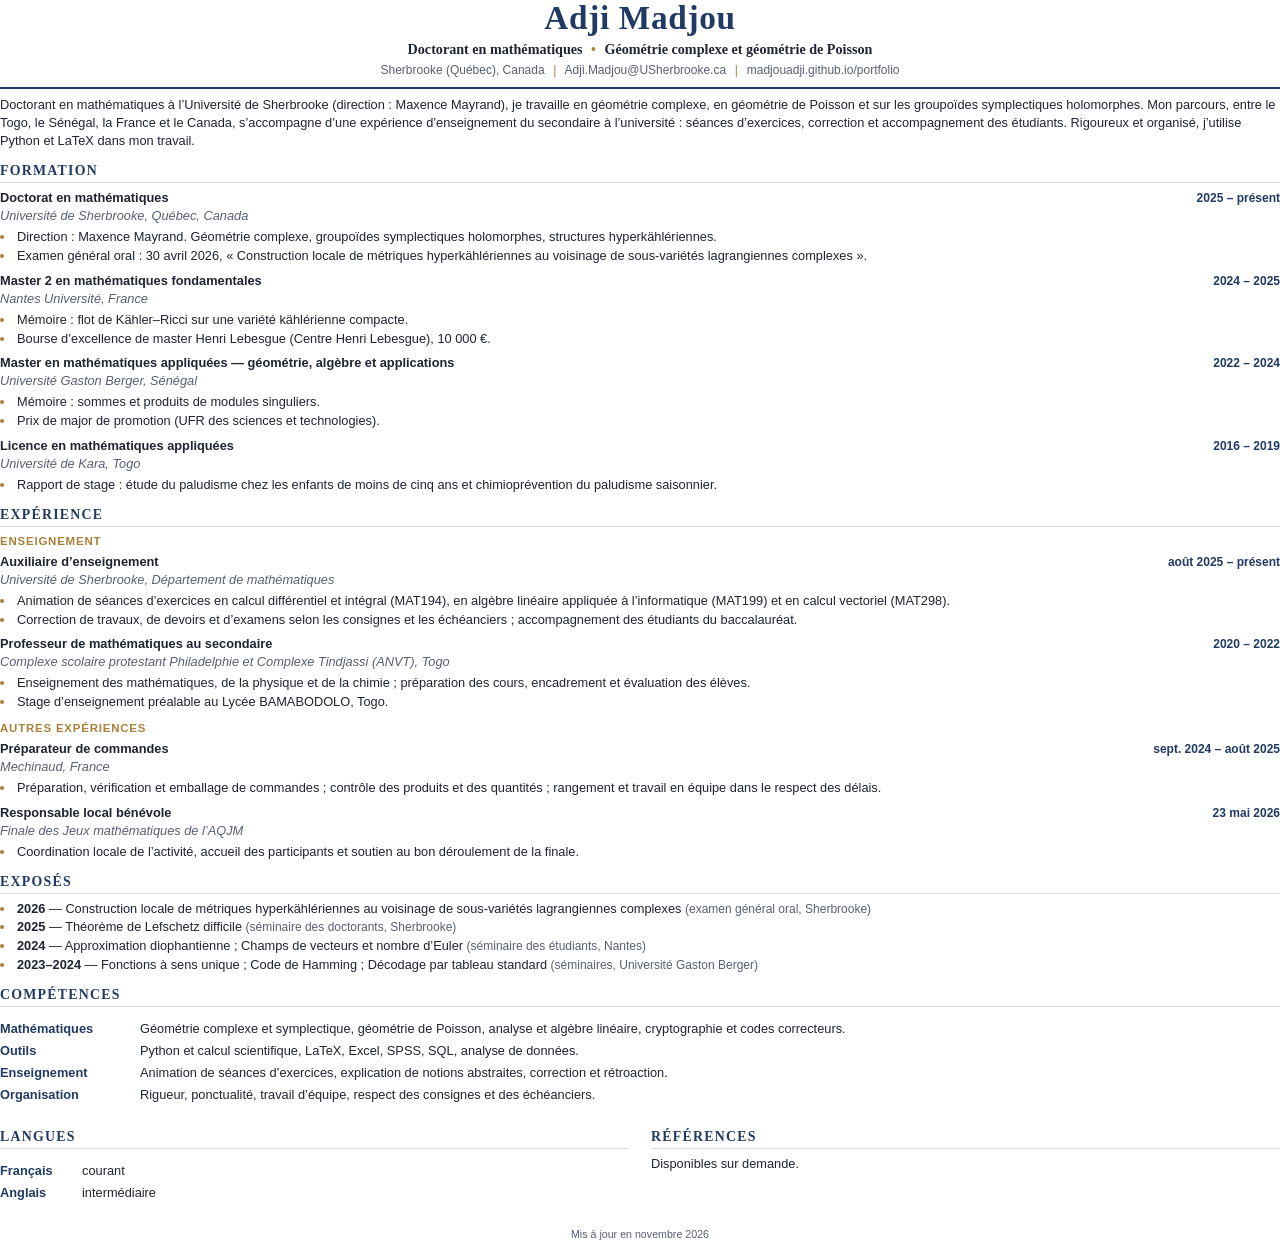
==== cv_source/cv-general.html @ 7507dce2 "Nom « Adji Madjou » partout, référencement (titre, canonique, JSON-LD, sitemap, robots) Co-Authored-" ====
<!DOCTYPE html>
<html lang="fr">
<head>
<meta charset="utf-8">
<title>CV — Adji Madjou</title>
<style>
  @page { size: Letter; margin: 0.5in 0.6in 0.5in; }
  :root { --navy:#1f3a63; --gold:#a8803a; --text:#1d2433; --muted:#566074; --line:#d9dde5; }
  * { box-sizing: border-box; }
  body { margin:0; color:var(--text); font:9.6pt/1.4 "Helvetica Neue", Arial, sans-serif; -webkit-print-color-adjust:exact; print-color-adjust:exact; }
  header { text-align:center; padding-bottom:9px; border-bottom:2px solid var(--navy); margin-bottom:2px; }
  h1 { font:700 25pt/1.1 Georgia, "Times New Roman", serif; color:var(--navy); letter-spacing:.02em; margin:0 0 4px; }
  .role { font:600 10.6pt Georgia, serif; color:var(--text); margin:0 0 4px; }
  .role span { color:var(--gold); padding:0 .35em; }
  .contact { font-size:9pt; color:var(--muted); margin:0; }
  .contact span { padding:0 .45em; color:var(--gold); }
  h2 { font:700 10.4pt Georgia, serif; color:var(--navy); text-transform:uppercase; letter-spacing:.09em; margin:13px 0 6px; padding-bottom:3px; border-bottom:1px solid var(--line); break-after:avoid; }
  .entry { margin:0 0 7px; break-inside:avoid; }
  .row { display:flex; justify-content:space-between; gap:14px; align-items:baseline; }
  .title { font-weight:700; }
  .date { white-space:nowrap; font-weight:600; font-size:9pt; color:var(--navy); }
  .place { color:var(--muted); font-style:italic; margin:0; }
  ul { margin:3px 0 0; padding-left:15px; }
  li { margin:1px 0; padding-left:2px; }
  li::marker { color:var(--gold); }
  .block { break-inside:avoid; }
  .sub { margin:9px 0 4px; font-size:8.6pt; font-weight:700; text-transform:uppercase; letter-spacing:.07em; color:var(--gold); }
  .profile { margin:7px 0 0; text-align:left; hyphens:none; }
  .grid { display:grid; grid-template-columns:128px 1fr; row-gap:4px; column-gap:12px; }
  .grid dt { font-weight:700; color:var(--navy); }
  .grid dd { margin:0; }
  .two { display:grid; grid-template-columns:1fr 1fr; gap:22px; }
  .foot { margin-top:12px; font-size:8pt; color:var(--muted); text-align:center; }
  .mem { font-size:9pt; color:var(--muted); }
</style>
</head>
<body>
<header>
  <h1>Adji Madjou</h1>
  <p class="role">Doctorant en mathématiques <span>•</span> Géométrie complexe et géométrie de Poisson</p>
  <p class="contact">Sherbrooke (Québec), Canada <span>|</span> Adji.Madjou@USherbrooke.ca <span>|</span> madjouadji.github.io/portfolio</p>
</header>

<p class="profile">Doctorant en mathématiques à l’Université de Sherbrooke (direction : Maxence Mayrand), je travaille en géométrie complexe, en géométrie de Poisson et sur les groupoïdes symplectiques holomorphes. Mon parcours, entre le Togo, le Sénégal, la France et le Canada, s’accompagne d’une expérience d’enseignement du secondaire à l’université : séances d’exercices, correction et accompagnement des étudiants. Rigoureux et organisé, j’utilise Python et LaTeX dans mon travail.</p>

<h2>Formation</h2>
<div class="entry">
  <div class="row"><span class="title">Doctorat en mathématiques</span><span class="date">2025 – présent</span></div>
  <p class="place">Université de Sherbrooke, Québec, Canada</p>
  <ul><li>Direction : Maxence Mayrand. Géométrie complexe, groupoïdes symplectiques holomorphes, structures hyperkählériennes.</li>
  <li>Examen général oral : 30 avril 2026, « Construction locale de métriques hyperkählériennes au voisinage de sous-variétés lagrangiennes complexes ».</li></ul>
</div>
<div class="entry">
  <div class="row"><span class="title">Master 2 en mathématiques fondamentales</span><span class="date">2024 – 2025</span></div>
  <p class="place">Nantes Université, France</p>
  <ul><li>Mémoire : flot de Kähler–Ricci sur une variété kählérienne compacte.</li>
  <li>Bourse d’excellence de master Henri Lebesgue (Centre Henri Lebesgue), 10 000 €.</li></ul>
</div>
<div class="entry">
  <div class="row"><span class="title">Master en mathématiques appliquées — géométrie, algèbre et applications</span><span class="date">2022 – 2024</span></div>
  <p class="place">Université Gaston Berger, Sénégal</p>
  <ul><li>Mémoire : sommes et produits de modules singuliers.</li>
  <li>Prix de major de promotion (UFR des sciences et technologies).</li></ul>
</div>
<div class="entry">
  <div class="row"><span class="title">Licence en mathématiques appliquées</span><span class="date">2016 – 2019</span></div>
  <p class="place">Université de Kara, Togo</p>
  <ul><li>Rapport de stage : étude du paludisme chez les enfants de moins de cinq ans et chimioprévention du paludisme saisonnier.</li></ul>
</div>

<h2>Expérience</h2>
<p class="sub" style="margin-top:2px">Enseignement</p>
<div class="entry">
  <div class="row"><span class="title">Auxiliaire d’enseignement</span><span class="date">août 2025 – présent</span></div>
  <p class="place">Université de Sherbrooke, Département de mathématiques</p>
  <ul><li>Animation de séances d’exercices en calcul différentiel et intégral (MAT194), en algèbre linéaire appliquée à l’informatique (MAT199) et en calcul vectoriel (MAT298).</li>
  <li>Correction de travaux, de devoirs et d’examens selon les consignes et les échéanciers ; accompagnement des étudiants du baccalauréat.</li></ul>
</div>
<div class="entry">
  <div class="row"><span class="title">Professeur de mathématiques au secondaire</span><span class="date">2020 – 2022</span></div>
  <p class="place">Complexe scolaire protestant Philadelphie et Complexe Tindjassi (ANVT), Togo</p>
  <ul><li>Enseignement des mathématiques, de la physique et de la chimie ; préparation des cours, encadrement et évaluation des élèves.</li>
  <li>Stage d’enseignement préalable au Lycée BAMABODOLO, Togo.</li></ul>
</div>
<div class="block"><p class="sub">Autres expériences</p>
<div class="entry">
  <div class="row"><span class="title">Préparateur de commandes</span><span class="date">sept. 2024 – août 2025</span></div>
  <p class="place">Mechinaud, France</p>
  <ul><li>Préparation, vérification et emballage de commandes ; contrôle des produits et des quantités ; rangement et travail en équipe dans le respect des délais.</li></ul>
</div>
<div class="entry">
  <div class="row"><span class="title">Responsable local bénévole</span><span class="date">23 mai 2026</span></div>
  <p class="place">Finale des Jeux mathématiques de l’AQJM</p>
  <ul><li>Coordination locale de l’activité, accueil des participants et soutien au bon déroulement de la finale.</li></ul>
</div></div>

<h2>Exposés</h2>
<div class="entry"><ul style="margin-top:0">
  <li><b>2026</b> — Construction locale de métriques hyperkählériennes au voisinage de sous-variétés lagrangiennes complexes <span class="mem">(examen général oral, Sherbrooke)</span></li>
  <li><b>2025</b> — Théorème de Lefschetz difficile <span class="mem">(séminaire des doctorants, Sherbrooke)</span></li>
  <li><b>2024</b> — Approximation diophantienne ; Champs de vecteurs et nombre d’Euler <span class="mem">(séminaire des étudiants, Nantes)</span></li>
  <li><b>2023–2024</b> — Fonctions à sens unique ; Code de Hamming ; Décodage par tableau standard <span class="mem">(séminaires, Université Gaston Berger)</span></li>
</ul></div>

<h2>Compétences</h2>
<dl class="grid">
  <dt>Mathématiques</dt><dd>Géométrie complexe et symplectique, géométrie de Poisson, analyse et algèbre linéaire, cryptographie et codes correcteurs.</dd>
  <dt>Outils</dt><dd>Python et calcul scientifique, LaTeX, Excel, SPSS, SQL, analyse de données.</dd>
  <dt>Enseignement</dt><dd>Animation de séances d’exercices, explication de notions abstraites, correction et rétroaction.</dd>
  <dt>Organisation</dt><dd>Rigueur, ponctualité, travail d’équipe, respect des consignes et des échéanciers.</dd>
</dl>

<div class="two">
  <div><h2>Langues</h2><dl class="grid" style="grid-template-columns:70px 1fr"><dt>Français</dt><dd>courant</dd><dt>Anglais</dt><dd>intermédiaire</dd></dl></div>
  <div><h2>Références</h2><p style="margin:0">Disponibles sur demande.</p></div>
</div>
<p class="foot">Mis à jour en novembre 2026</p>
</body>
</html>
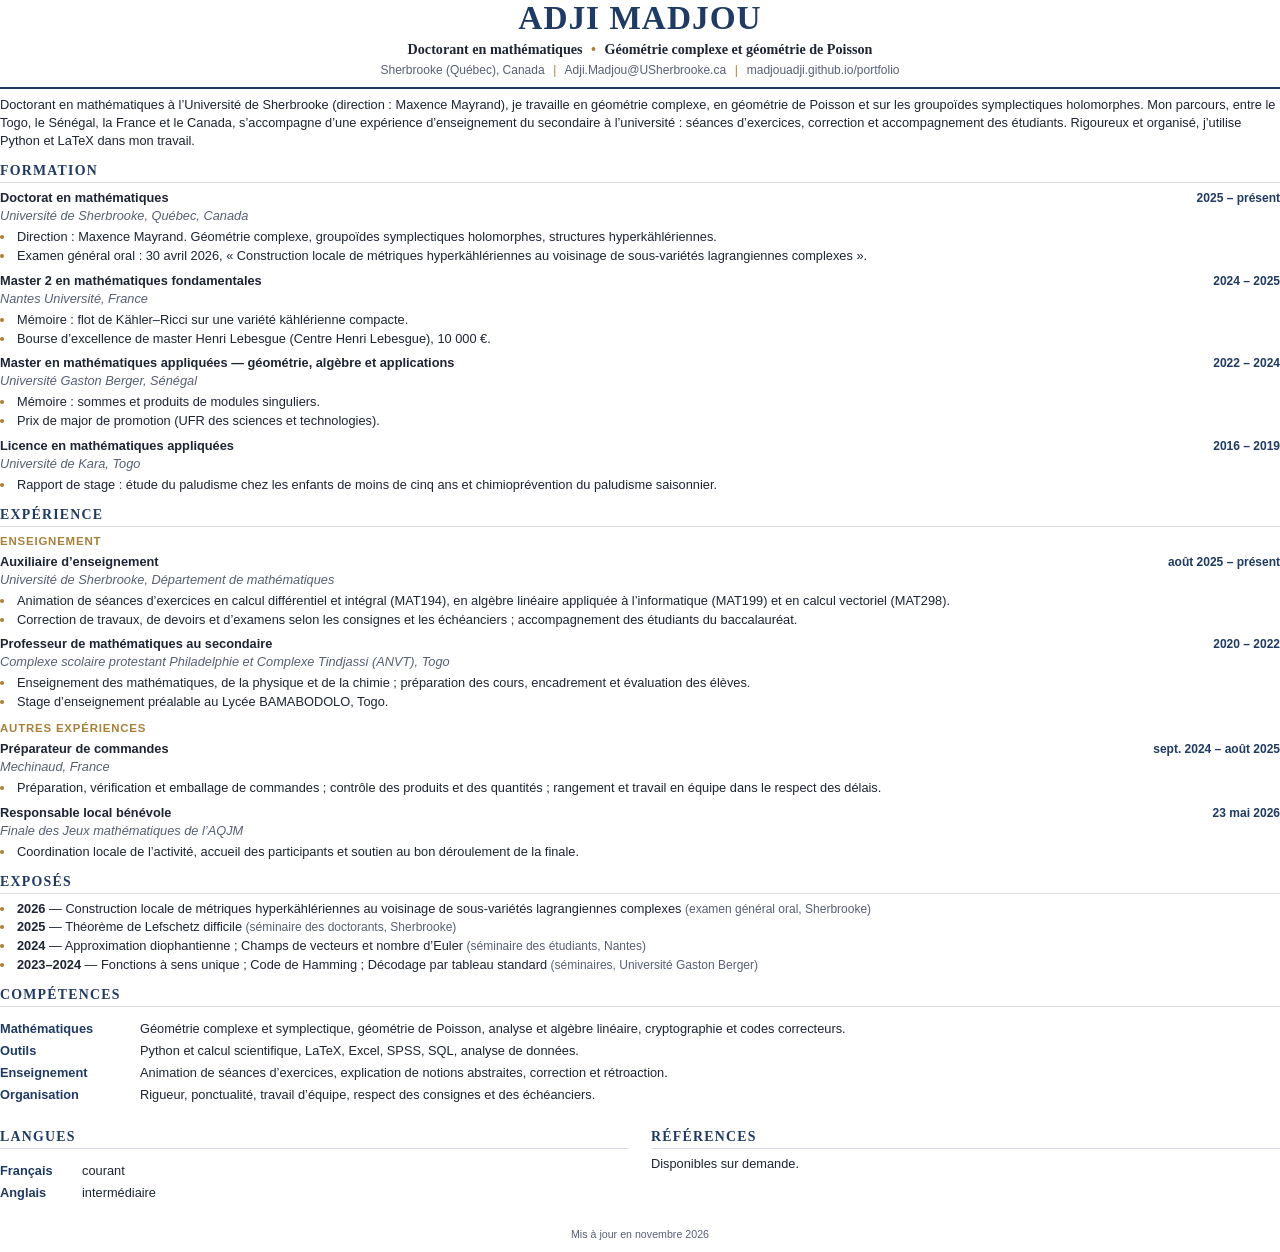
==== commit 5afad9ad: "CV général (PDF sans téléphone) et script de génération Co-Authored-By: Claude Sonnet 5.5 <noreply@a" ====
--- a/cv_source/cv-general.html
+++ b/cv_source/cv-general.html
@@ -2,14 +2,14 @@
 <html lang="fr">
 <head>
 <meta charset="utf-8">
-<title>CV — Adji Madjou</title>
+<title>CV — Adji MADJOU</title>
 <style>
   @page { size: Letter; margin: 0.5in 0.6in 0.5in; }
   :root { --navy:#1f3a63; --gold:#a8803a; --text:#1d2433; --muted:#566074; --line:#d9dde5; }
   * { box-sizing: border-box; }
   body { margin:0; color:var(--text); font:9.6pt/1.4 "Helvetica Neue", Arial, sans-serif; -webkit-print-color-adjust:exact; print-color-adjust:exact; }
   header { text-align:center; padding-bottom:9px; border-bottom:2px solid var(--navy); margin-bottom:2px; }
-  h1 { font:700 25pt/1.1 Georgia, "Times New Roman", serif; color:var(--navy); letter-spacing:.02em; margin:0 0 4px; }
+  h1 { font:700 25pt/1.1 Georgia, "Times New Roman", serif; color:var(--navy); letter-spacing:.03em; margin:0 0 4px; }
   .role { font:600 10.6pt Georgia, serif; color:var(--text); margin:0 0 4px; }
   .role span { color:var(--gold); padding:0 .35em; }
   .contact { font-size:9pt; color:var(--muted); margin:0; }
@@ -36,7 +36,7 @@
 </head>
 <body>
 <header>
-  <h1>Adji Madjou</h1>
+  <h1>ADJI MADJOU</h1>
   <p class="role">Doctorant en mathématiques <span>•</span> Géométrie complexe et géométrie de Poisson</p>
   <p class="contact">Sherbrooke (Québec), Canada <span>|</span> Adji.Madjou@USherbrooke.ca <span>|</span> madjouadji.github.io/portfolio</p>
 </header>
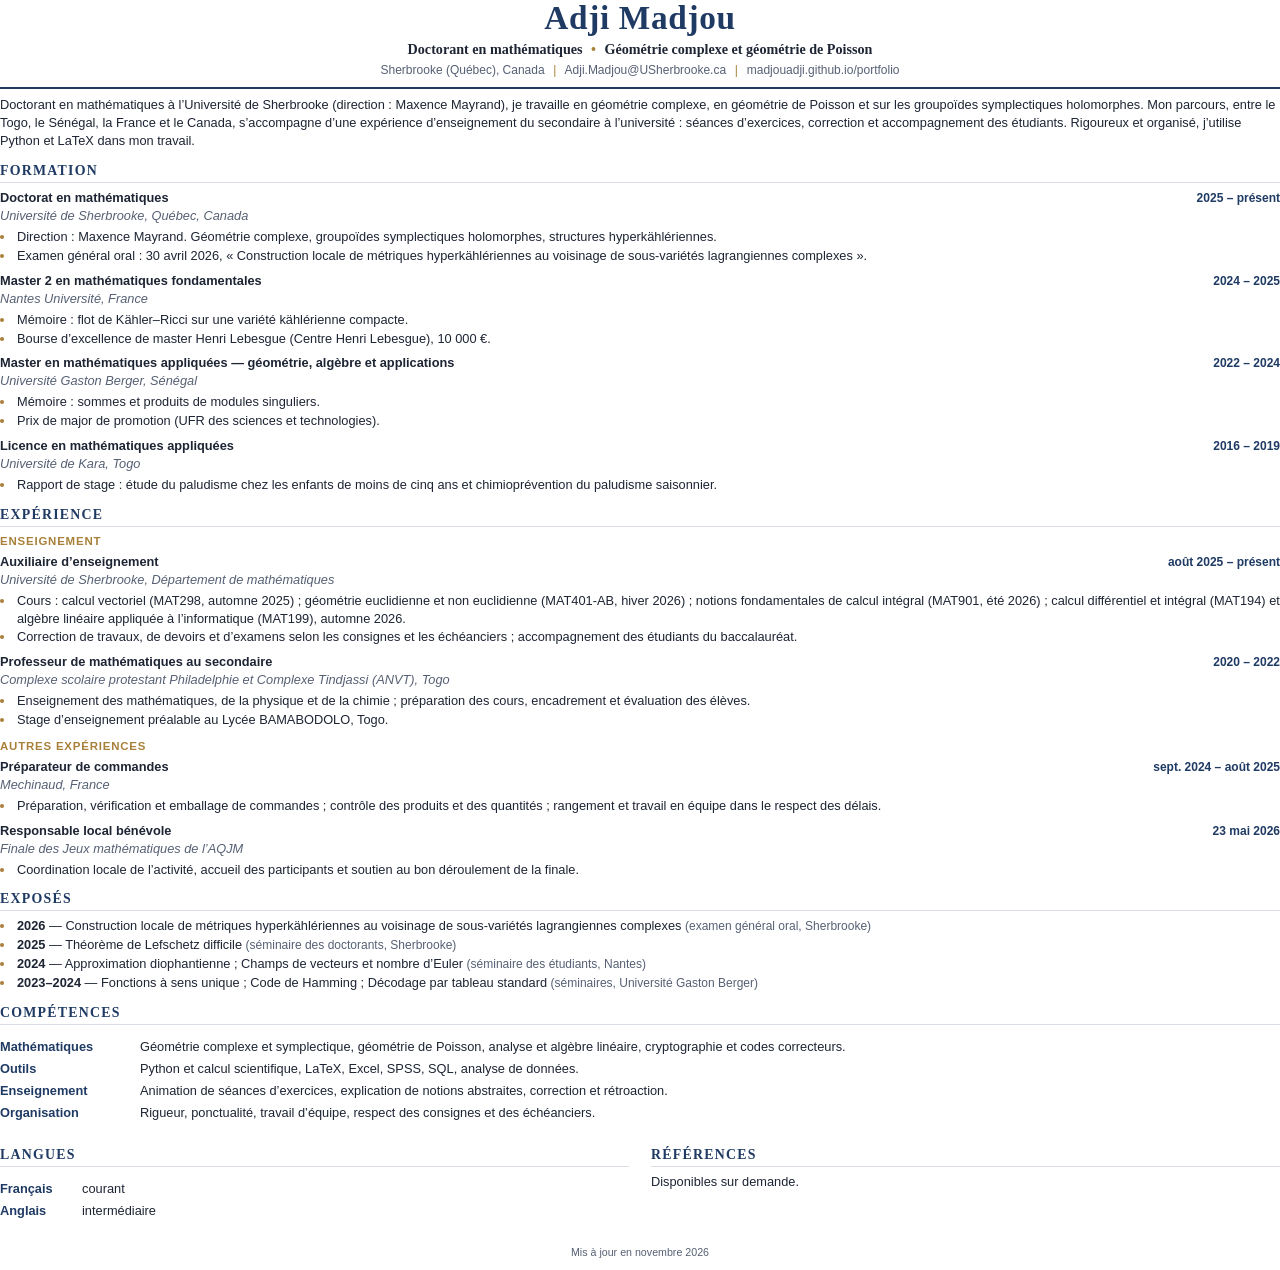
==== commit df6cf128: "Page Enseignement : auxiliariats par session ; photo retouchée (cols abaissés, mur neutre) Co-Author" ====
--- a/cv_source/cv-general.html
+++ b/cv_source/cv-general.html
@@ -2,14 +2,14 @@
 <html lang="fr">
 <head>
 <meta charset="utf-8">
-<title>CV — Adji MADJOU</title>
+<title>CV — Adji Madjou</title>
 <style>
   @page { size: Letter; margin: 0.5in 0.6in 0.5in; }
   :root { --navy:#1f3a63; --gold:#a8803a; --text:#1d2433; --muted:#566074; --line:#d9dde5; }
   * { box-sizing: border-box; }
   body { margin:0; color:var(--text); font:9.6pt/1.4 "Helvetica Neue", Arial, sans-serif; -webkit-print-color-adjust:exact; print-color-adjust:exact; }
   header { text-align:center; padding-bottom:9px; border-bottom:2px solid var(--navy); margin-bottom:2px; }
-  h1 { font:700 25pt/1.1 Georgia, "Times New Roman", serif; color:var(--navy); letter-spacing:.03em; margin:0 0 4px; }
+  h1 { font:700 25pt/1.1 Georgia, "Times New Roman", serif; color:var(--navy); letter-spacing:.02em; margin:0 0 4px; }
   .role { font:600 10.6pt Georgia, serif; color:var(--text); margin:0 0 4px; }
   .role span { color:var(--gold); padding:0 .35em; }
   .contact { font-size:9pt; color:var(--muted); margin:0; }
@@ -36,7 +36,7 @@
 </head>
 <body>
 <header>
-  <h1>ADJI MADJOU</h1>
+  <h1>Adji Madjou</h1>
   <p class="role">Doctorant en mathématiques <span>•</span> Géométrie complexe et géométrie de Poisson</p>
   <p class="contact">Sherbrooke (Québec), Canada <span>|</span> Adji.Madjou@USherbrooke.ca <span>|</span> madjouadji.github.io/portfolio</p>
 </header>
@@ -73,7 +73,7 @@
 <div class="entry">
   <div class="row"><span class="title">Auxiliaire d’enseignement</span><span class="date">août 2025 – présent</span></div>
   <p class="place">Université de Sherbrooke, Département de mathématiques</p>
-  <ul><li>Animation de séances d’exercices en calcul différentiel et intégral (MAT194), en algèbre linéaire appliquée à l’informatique (MAT199) et en calcul vectoriel (MAT298).</li>
+  <ul><li>Cours : calcul vectoriel (MAT298, automne 2025) ; géométrie euclidienne et non euclidienne (MAT401-AB, hiver 2026) ; notions fondamentales de calcul intégral (MAT901, été 2026) ; calcul différentiel et intégral (MAT194) et algèbre linéaire appliquée à l’informatique (MAT199), automne 2026.</li>
   <li>Correction de travaux, de devoirs et d’examens selon les consignes et les échéanciers ; accompagnement des étudiants du baccalauréat.</li></ul>
 </div>
 <div class="entry">
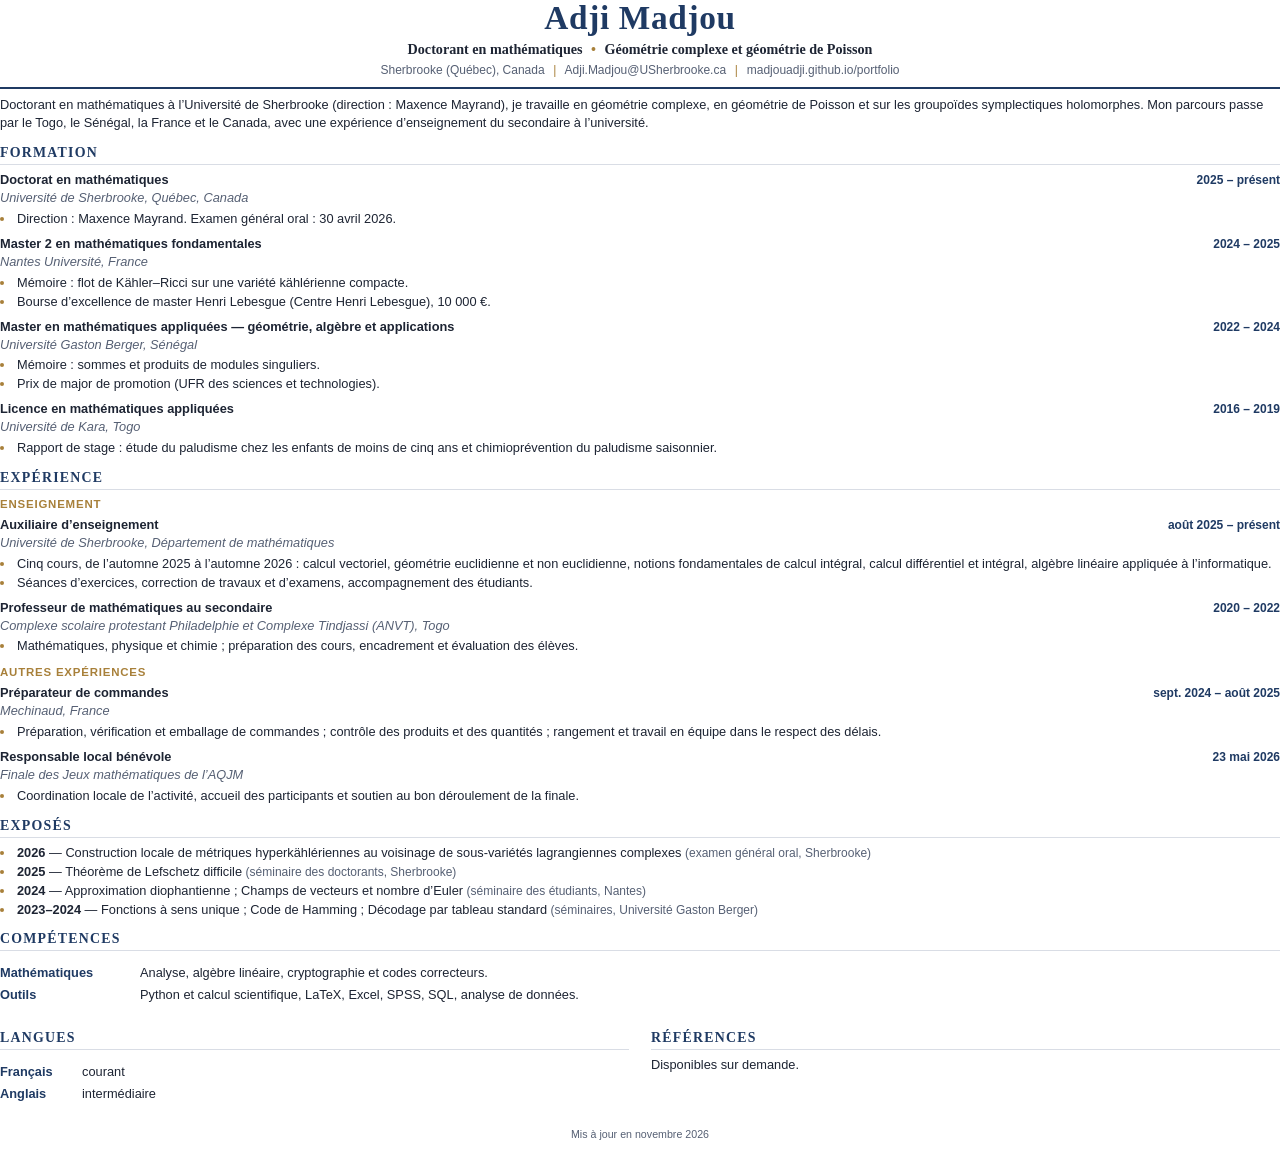
==== commit 3608def0: "Site compact : pages sans défilement, photo réduite, répétitions supprimées Co-Authored-By: Claude S" ====
--- a/cv_source/cv-general.html
+++ b/cv_source/cv-general.html
@@ -41,14 +41,13 @@
   <p class="contact">Sherbrooke (Québec), Canada <span>|</span> Adji.Madjou@USherbrooke.ca <span>|</span> madjouadji.github.io/portfolio</p>
 </header>
 
-<p class="profile">Doctorant en mathématiques à l’Université de Sherbrooke (direction : Maxence Mayrand), je travaille en géométrie complexe, en géométrie de Poisson et sur les groupoïdes symplectiques holomorphes. Mon parcours, entre le Togo, le Sénégal, la France et le Canada, s’accompagne d’une expérience d’enseignement du secondaire à l’université : séances d’exercices, correction et accompagnement des étudiants. Rigoureux et organisé, j’utilise Python et LaTeX dans mon travail.</p>
+<p class="profile">Doctorant en mathématiques à l’Université de Sherbrooke (direction : Maxence Mayrand), je travaille en géométrie complexe, en géométrie de Poisson et sur les groupoïdes symplectiques holomorphes. Mon parcours passe par le Togo, le Sénégal, la France et le Canada, avec une expérience d’enseignement du secondaire à l’université.</p>
 
 <h2>Formation</h2>
 <div class="entry">
   <div class="row"><span class="title">Doctorat en mathématiques</span><span class="date">2025 – présent</span></div>
   <p class="place">Université de Sherbrooke, Québec, Canada</p>
-  <ul><li>Direction : Maxence Mayrand. Géométrie complexe, groupoïdes symplectiques holomorphes, structures hyperkählériennes.</li>
-  <li>Examen général oral : 30 avril 2026, « Construction locale de métriques hyperkählériennes au voisinage de sous-variétés lagrangiennes complexes ».</li></ul>
+  <ul><li>Direction : Maxence Mayrand. Examen général oral : 30 avril 2026.</li></ul>
 </div>
 <div class="entry">
   <div class="row"><span class="title">Master 2 en mathématiques fondamentales</span><span class="date">2024 – 2025</span></div>
@@ -73,14 +72,13 @@
 <div class="entry">
   <div class="row"><span class="title">Auxiliaire d’enseignement</span><span class="date">août 2025 – présent</span></div>
   <p class="place">Université de Sherbrooke, Département de mathématiques</p>
-  <ul><li>Cours : calcul vectoriel (MAT298, automne 2025) ; géométrie euclidienne et non euclidienne (MAT401-AB, hiver 2026) ; notions fondamentales de calcul intégral (MAT901, été 2026) ; calcul différentiel et intégral (MAT194) et algèbre linéaire appliquée à l’informatique (MAT199), automne 2026.</li>
-  <li>Correction de travaux, de devoirs et d’examens selon les consignes et les échéanciers ; accompagnement des étudiants du baccalauréat.</li></ul>
+  <ul><li>Cinq cours, de l’automne 2025 à l’automne 2026 : calcul vectoriel, géométrie euclidienne et non euclidienne, notions fondamentales de calcul intégral, calcul différentiel et intégral, algèbre linéaire appliquée à l’informatique.</li>
+  <li>Séances d’exercices, correction de travaux et d’examens, accompagnement des étudiants.</li></ul>
 </div>
 <div class="entry">
   <div class="row"><span class="title">Professeur de mathématiques au secondaire</span><span class="date">2020 – 2022</span></div>
   <p class="place">Complexe scolaire protestant Philadelphie et Complexe Tindjassi (ANVT), Togo</p>
-  <ul><li>Enseignement des mathématiques, de la physique et de la chimie ; préparation des cours, encadrement et évaluation des élèves.</li>
-  <li>Stage d’enseignement préalable au Lycée BAMABODOLO, Togo.</li></ul>
+  <ul><li>Mathématiques, physique et chimie ; préparation des cours, encadrement et évaluation des élèves.</li></ul>
 </div>
 <div class="block"><p class="sub">Autres expériences</p>
 <div class="entry">
@@ -104,10 +102,8 @@
 
 <h2>Compétences</h2>
 <dl class="grid">
-  <dt>Mathématiques</dt><dd>Géométrie complexe et symplectique, géométrie de Poisson, analyse et algèbre linéaire, cryptographie et codes correcteurs.</dd>
+  <dt>Mathématiques</dt><dd>Analyse, algèbre linéaire, cryptographie et codes correcteurs.</dd>
   <dt>Outils</dt><dd>Python et calcul scientifique, LaTeX, Excel, SPSS, SQL, analyse de données.</dd>
-  <dt>Enseignement</dt><dd>Animation de séances d’exercices, explication de notions abstraites, correction et rétroaction.</dd>
-  <dt>Organisation</dt><dd>Rigueur, ponctualité, travail d’équipe, respect des consignes et des échéanciers.</dd>
 </dl>
 
 <div class="two">
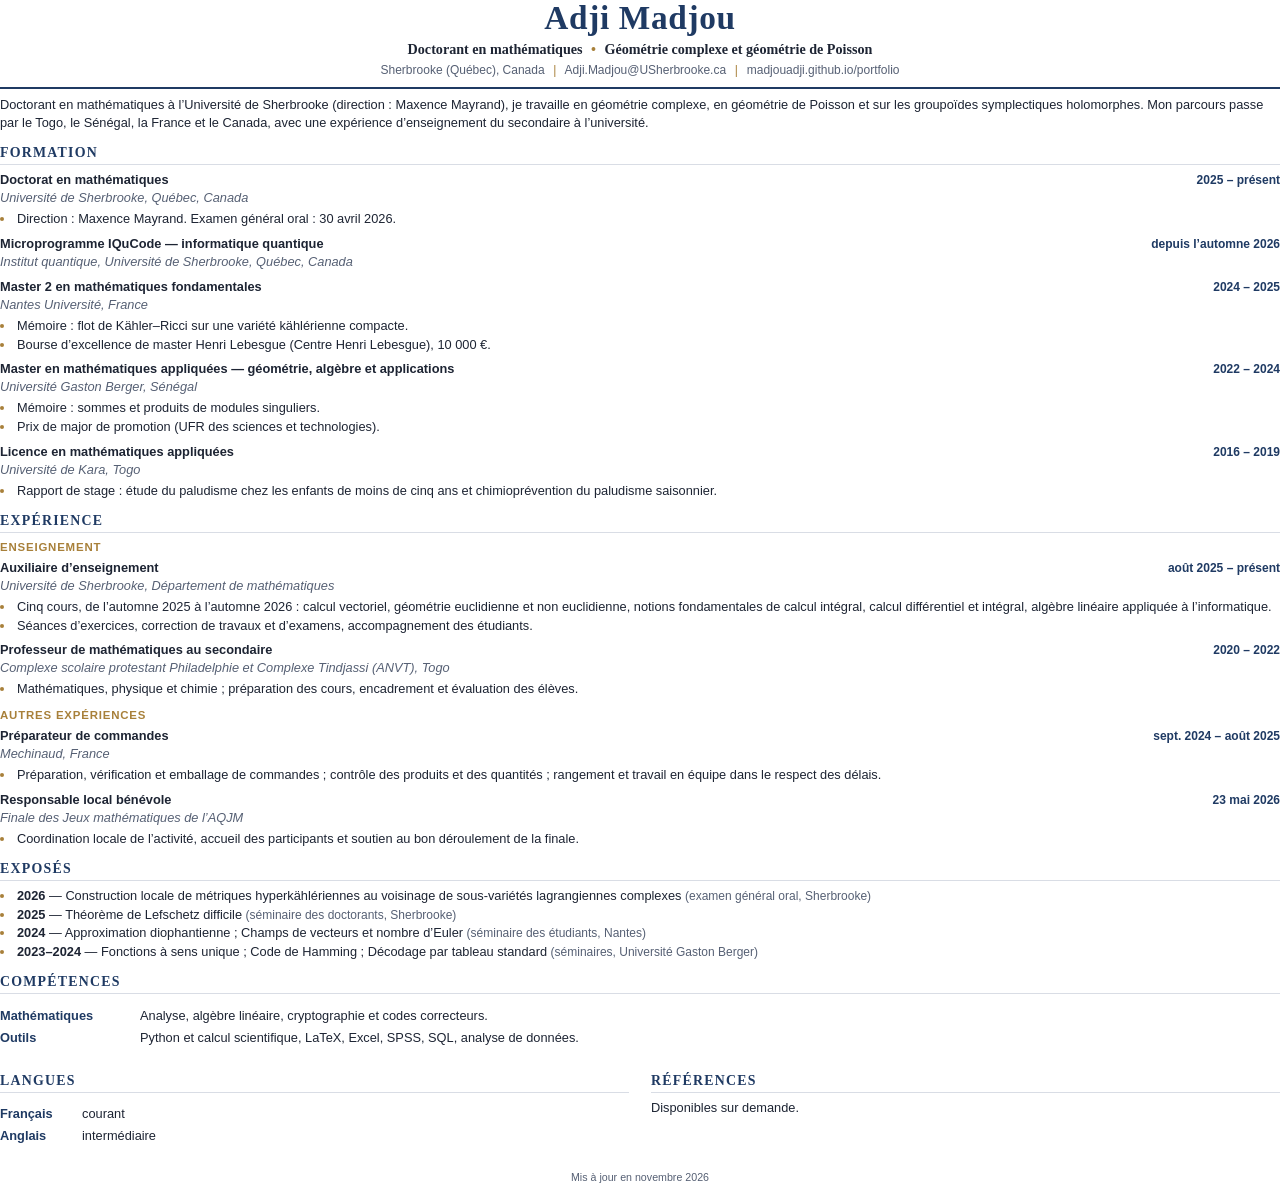
==== commit 8e6c1577: "IQuCode (automne 2026) ; nouvelle photo avec arrière-plan neutre ; CV compact Co-Authored-By: Claude" ====
--- a/cv_source/cv-general.html
+++ b/cv_source/cv-general.html
@@ -48,6 +48,10 @@
   <div class="row"><span class="title">Doctorat en mathématiques</span><span class="date">2025 – présent</span></div>
   <p class="place">Université de Sherbrooke, Québec, Canada</p>
   <ul><li>Direction : Maxence Mayrand. Examen général oral : 30 avril 2026.</li></ul>
+</div>
+<div class="entry">
+  <div class="row"><span class="title">Microprogramme IQuCode — informatique quantique</span><span class="date">depuis l’automne 2026</span></div>
+  <p class="place">Institut quantique, Université de Sherbrooke, Québec, Canada</p>
 </div>
 <div class="entry">
   <div class="row"><span class="title">Master 2 en mathématiques fondamentales</span><span class="date">2024 – 2025</span></div>
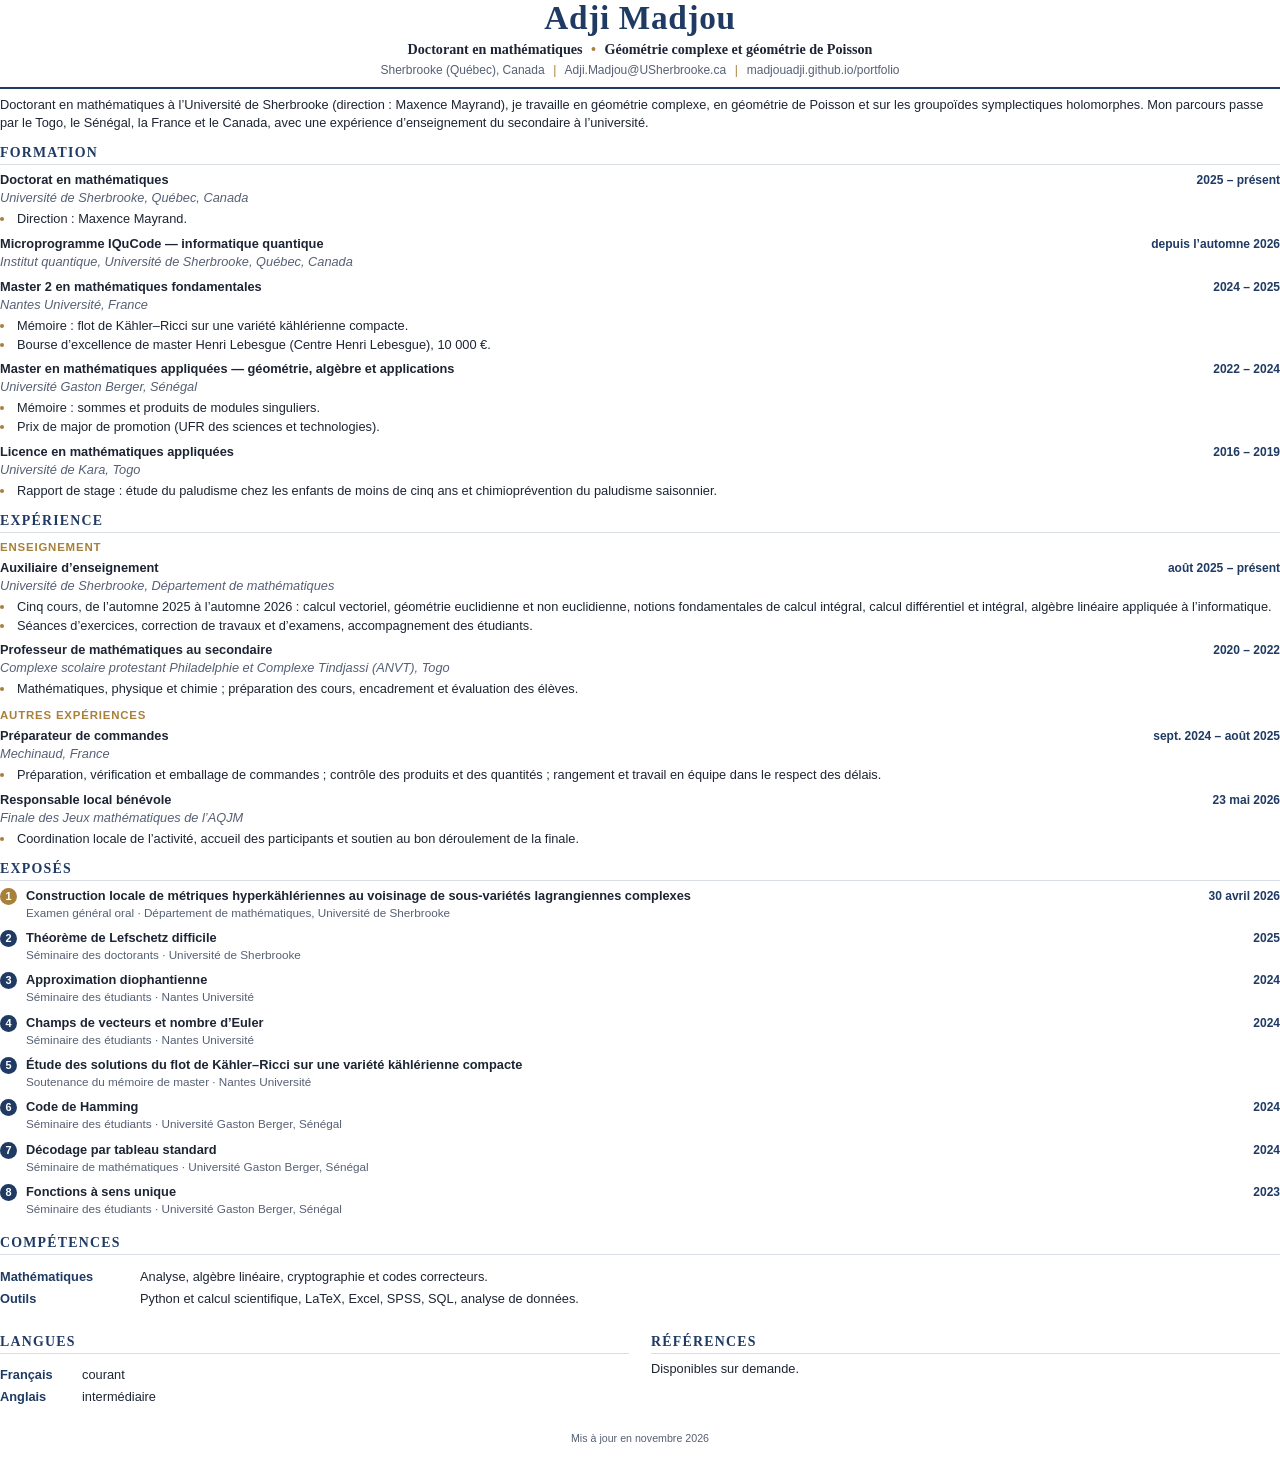
==== commit b84cca0b: "Exposés numérotés en liste verticale (site et CV) Co-Authored-By: Claude Sonnet 5.5 <noreply@anthrop" ====
--- a/cv_source/cv-general.html
+++ b/cv_source/cv-general.html
@@ -32,6 +32,12 @@
   .two { display:grid; grid-template-columns:1fr 1fr; gap:22px; }
   .foot { margin-top:12px; font-size:8pt; color:var(--muted); text-align:center; }
   .mem { font-size:9pt; color:var(--muted); }
+  ol.expo { list-style:none; counter-reset:x; padding:0; margin:0; }
+  ol.expo li { counter-increment:x; position:relative; padding:0 0 5px 26px; margin:0 0 3px; break-inside:avoid; }
+  ol.expo li::before { content:counter(x); position:absolute; left:0; top:1px; width:17px; height:17px; border-radius:50%; background:var(--navy); color:#fff; font:700 8.2pt/17px Arial, sans-serif; text-align:center; }
+  ol.expo li:first-child::before { background:var(--gold); }
+  ol.expo .xt { font-weight:700; }
+  ol.expo .xv { display:block; color:var(--muted); font-size:8.8pt; }
 </style>
 </head>
 <body>
@@ -47,7 +53,7 @@
 <div class="entry">
   <div class="row"><span class="title">Doctorat en mathématiques</span><span class="date">2025 – présent</span></div>
   <p class="place">Université de Sherbrooke, Québec, Canada</p>
-  <ul><li>Direction : Maxence Mayrand. Examen général oral : 30 avril 2026.</li></ul>
+  <ul><li>Direction : Maxence Mayrand.</li></ul>
 </div>
 <div class="entry">
   <div class="row"><span class="title">Microprogramme IQuCode — informatique quantique</span><span class="date">depuis l’automne 2026</span></div>
@@ -97,12 +103,16 @@
 </div></div>
 
 <h2>Exposés</h2>
-<div class="entry"><ul style="margin-top:0">
-  <li><b>2026</b> — Construction locale de métriques hyperkählériennes au voisinage de sous-variétés lagrangiennes complexes <span class="mem">(examen général oral, Sherbrooke)</span></li>
-  <li><b>2025</b> — Théorème de Lefschetz difficile <span class="mem">(séminaire des doctorants, Sherbrooke)</span></li>
-  <li><b>2024</b> — Approximation diophantienne ; Champs de vecteurs et nombre d’Euler <span class="mem">(séminaire des étudiants, Nantes)</span></li>
-  <li><b>2023–2024</b> — Fonctions à sens unique ; Code de Hamming ; Décodage par tableau standard <span class="mem">(séminaires, Université Gaston Berger)</span></li>
-</ul></div>
+<ol class="expo">
+  <li><div class="row"><span class="xt">Construction locale de métriques hyperkählériennes au voisinage de sous-variétés lagrangiennes complexes</span><span class="date">30 avril 2026</span></div><span class="xv">Examen général oral · Département de mathématiques, Université de Sherbrooke</span></li>
+  <li><div class="row"><span class="xt">Théorème de Lefschetz difficile</span><span class="date">2025</span></div><span class="xv">Séminaire des doctorants · Université de Sherbrooke</span></li>
+  <li><div class="row"><span class="xt">Approximation diophantienne</span><span class="date">2024</span></div><span class="xv">Séminaire des étudiants · Nantes Université</span></li>
+  <li><div class="row"><span class="xt">Champs de vecteurs et nombre d’Euler</span><span class="date">2024</span></div><span class="xv">Séminaire des étudiants · Nantes Université</span></li>
+  <li><div class="row"><span class="xt">Étude des solutions du flot de Kähler–Ricci sur une variété kählérienne compacte</span></div><span class="xv">Soutenance du mémoire de master · Nantes Université</span></li>
+  <li><div class="row"><span class="xt">Code de Hamming</span><span class="date">2024</span></div><span class="xv">Séminaire des étudiants · Université Gaston Berger, Sénégal</span></li>
+  <li><div class="row"><span class="xt">Décodage par tableau standard</span><span class="date">2024</span></div><span class="xv">Séminaire de mathématiques · Université Gaston Berger, Sénégal</span></li>
+  <li><div class="row"><span class="xt">Fonctions à sens unique</span><span class="date">2023</span></div><span class="xv">Séminaire des étudiants · Université Gaston Berger, Sénégal</span></li>
+</ol>
 
 <h2>Compétences</h2>
 <dl class="grid">
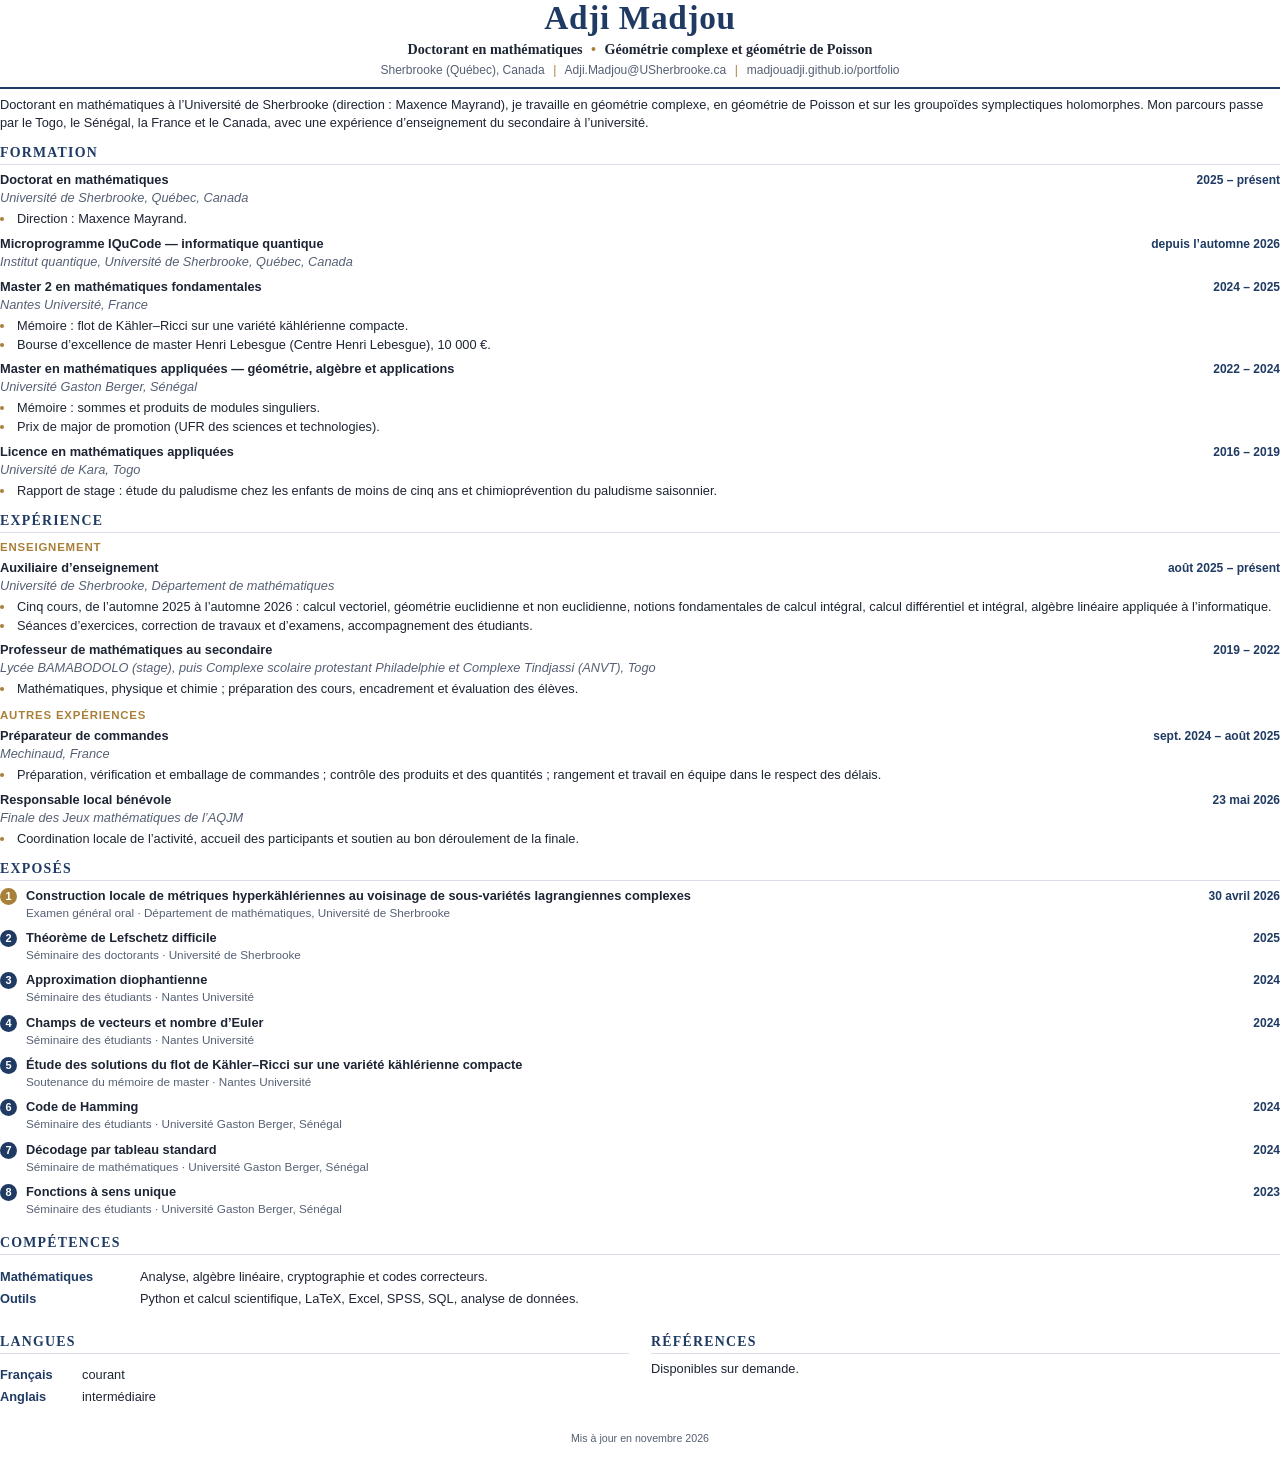
==== commit 0dc1f9be: "Enseignement au secondaire : 2019–2022, stage inclus (site et CV, FR/EN) Co-Authored-By: Claude Sonn" ====
--- a/cv_source/cv-general.html
+++ b/cv_source/cv-general.html
@@ -86,8 +86,8 @@
   <li>Séances d’exercices, correction de travaux et d’examens, accompagnement des étudiants.</li></ul>
 </div>
 <div class="entry">
-  <div class="row"><span class="title">Professeur de mathématiques au secondaire</span><span class="date">2020 – 2022</span></div>
-  <p class="place">Complexe scolaire protestant Philadelphie et Complexe Tindjassi (ANVT), Togo</p>
+  <div class="row"><span class="title">Professeur de mathématiques au secondaire</span><span class="date">2019 – 2022</span></div>
+  <p class="place">Lycée BAMABODOLO (stage), puis Complexe scolaire protestant Philadelphie et Complexe Tindjassi (ANVT), Togo</p>
   <ul><li>Mathématiques, physique et chimie ; préparation des cours, encadrement et évaluation des élèves.</li></ul>
 </div>
 <div class="block"><p class="sub">Autres expériences</p>
